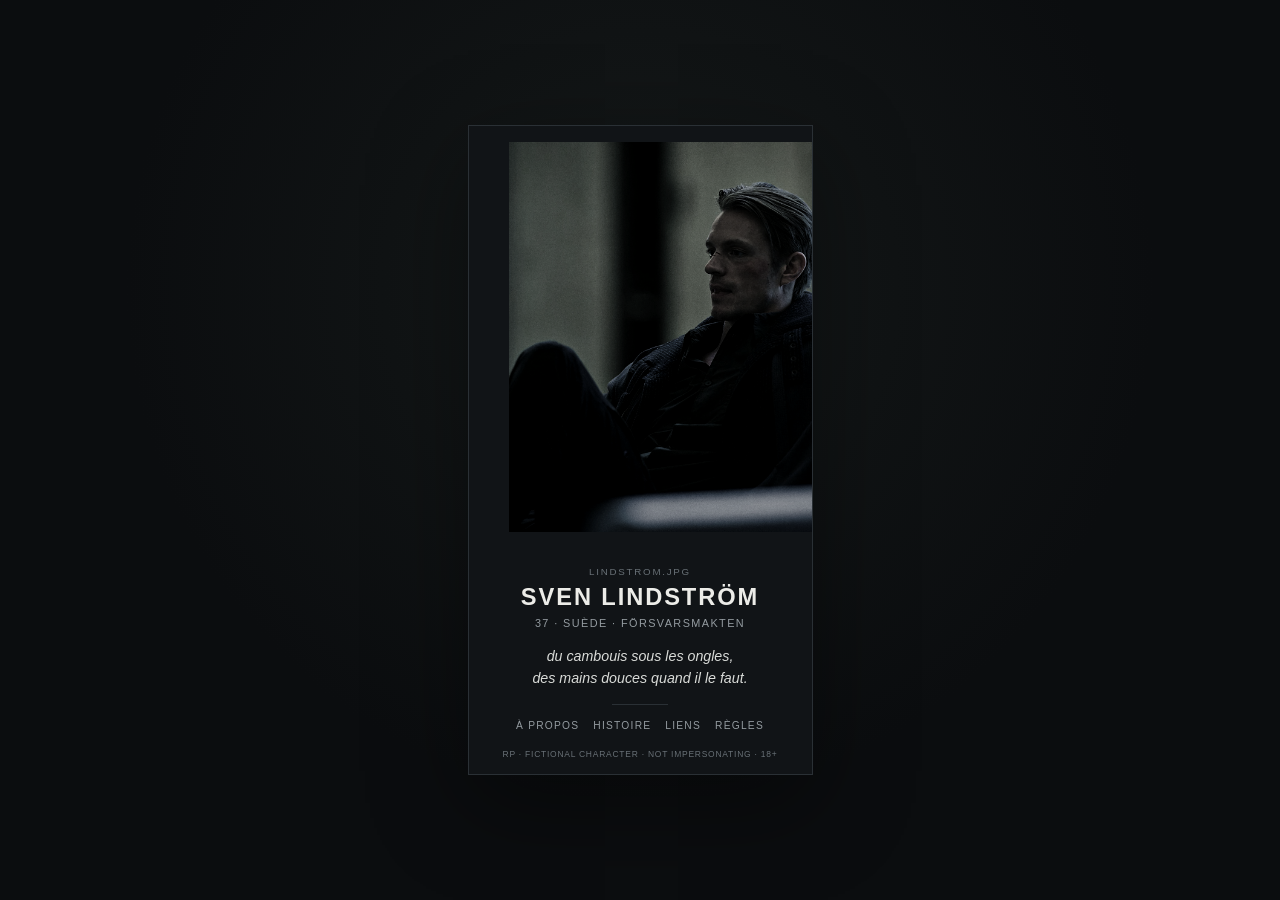
==== index.html @ 928eae89 "Add files via upload" ====
<!doctype html>
<html lang="fr">
<head><meta charset="utf-8">
<meta name="viewport" content="width=device-width,initial-scale=1">
<link rel="stylesheet" href="css/reset.css">
<link rel="stylesheet" href="css/variables.css">
<link rel="stylesheet" href="css/layout.css">
<link rel="stylesheet" href="css/components.css">
<link rel="stylesheet" href="css/pages.css"><title>Sven Lindström</title></head>
<body>
<div class="site-shell"><main class="card">
<figure class="hero"><img src="assets/images/home/portrait.jpeg" alt="Sven Lindström"></figure>
<section class="content">
<p class="eyebrow">lindstrom.jpg</p>
<h1 data-character-name>Sven Lindström</h1>
<p class="meta"><span data-character-age>37</span> · Suède · Försvarsmakten</p>
<p class="signature">du cambouis sous les ongles,<br>des mains douces quand il le faut.</p>
<div class="divider"></div>
<nav class="nav">
<a href="about.html">à propos</a>
<a href="story.html">histoire</a>
<a href="links.html">liens</a>
<a href="rules.html">règles</a>
</nav>
<p class="legal">RP · FICTIONAL CHARACTER · NOT IMPERSONATING · 18+</p>
</section>
</main></div>
<script src="js/main.js"></script>
<script src="js/navigation.js"></script>
</body>
</html>
---- css/variables.css ----
:root{
--bg:#0b0d0f;
--card:#111417;
--text:#ecece8;
--muted:#949ba0;
--faint:#687076;
--line:#2a3035;
--card-width:345px;
--shadow:0 28px 90px rgba(0,0,0,.42);
}
---- css/layout.css ----
html,body{min-height:100%}
body{
background:radial-gradient(circle at 50% 32%,#151919 0,#0b0d0f 58%);
color:var(--text);
font-family:-apple-system,BlinkMacSystemFont,"Segoe UI",Arial,sans-serif;
}
.site-shell{
min-height:100vh;
display:grid;
place-items:center;
padding:24px;
}
.card{
width:min(var(--card-width),92vw);
background:var(--card);
border:1px solid var(--line);
box-shadow:var(--shadow);
overflow:hidden;
}
@media(max-width:430px){
.site-shell{padding:14px;place-items:start center}
.card{margin-top:10px}
}
---- css/components.css ----
.hero{
width:100%;
aspect-ratio:4/4.55;
overflow:hidden;
background:#090b0d;
}
.hero img{
width:100%;
height:100%;
object-fit:cover;
object-position:center 28%;
filter:saturate(.5) contrast(1.05) brightness(.79);
}
.content,.detail{padding:18px 17px 15px}
.content{text-align:center}
.eyebrow{
margin:0 0 7px;
color:var(--faint);
font-size:.61rem;
letter-spacing:.18em;
text-transform:uppercase;
}
h1{margin:0 0 6px;font-size:1.48rem;font-weight:600;letter-spacing:.08em;text-transform:uppercase}
h2{margin:0;font-size:1.28rem;font-weight:600}
h3{margin:0 0 7px;font-size:.79rem;font-weight:600;letter-spacing:.07em;text-transform:uppercase}
.meta{margin:0;color:var(--muted);font-size:.68rem;letter-spacing:.13em;text-transform:uppercase}
.signature{margin:17px auto 15px;color:#d9dbd8;font-size:.89rem;line-height:1.5;font-style:italic}
.divider{width:56px;height:1px;background:var(--line);margin:0 auto 15px}
.nav{display:flex;justify-content:center;gap:14px;flex-wrap:wrap}
.nav a,.context-nav a,.back{
color:var(--muted);
text-decoration:none;
font-size:.64rem;
letter-spacing:.12em;
text-transform:uppercase;
}
.nav a:hover,.context-nav a:hover,.back:hover{color:var(--text)}
.legal{margin:18px 0 0;color:var(--faint);font-size:.53rem;letter-spacing:.09em}
.head{display:grid;grid-template-columns:26px 1fr;gap:8px;align-items:start;margin-bottom:14px}
.back{font-size:1rem;line-height:1}
.wide{margin:0 0 15px;border:1px solid var(--line);background:#090b0d;overflow:hidden}
.wide img{width:100%;height:auto;object-fit:contain;filter:saturate(.5) contrast(1.04) brightness(.82)}
.detail p{margin:0 0 14px;color:#cfd2cf;font-size:.79rem;line-height:1.6}
.facts{border-top:1px solid var(--line);margin-top:17px}
.fact{display:flex;justify-content:space-between;gap:14px;padding:9px 0;border-bottom:1px solid var(--line);font-size:.75rem}
.fact span:first-child{color:var(--faint);text-transform:uppercase;letter-spacing:.08em;font-size:.58rem}
.chapter{padding:15px 0;border-top:1px solid var(--line)}
.chapter:first-of-type{border-top:0;padding-top:0}
.context-nav{display:grid;grid-template-columns:1fr auto 1fr;align-items:center;gap:8px;margin-top:18px;padding-top:13px;border-top:1px solid var(--line)}
.context-nav .prev{text-align:left}.context-nav .home{text-align:center}.context-nav .next{text-align:right}
---- css/pages.css ----
.story-image{margin:14px 0 18px;border:1px solid var(--line);overflow:hidden;background:#090b0d}
.story-image img{width:100%;height:auto;object-fit:contain;filter:saturate(.48) contrast(1.05) brightness(.78)}
.quote{padding-left:12px;border-left:1px solid #56605f;font-style:italic}
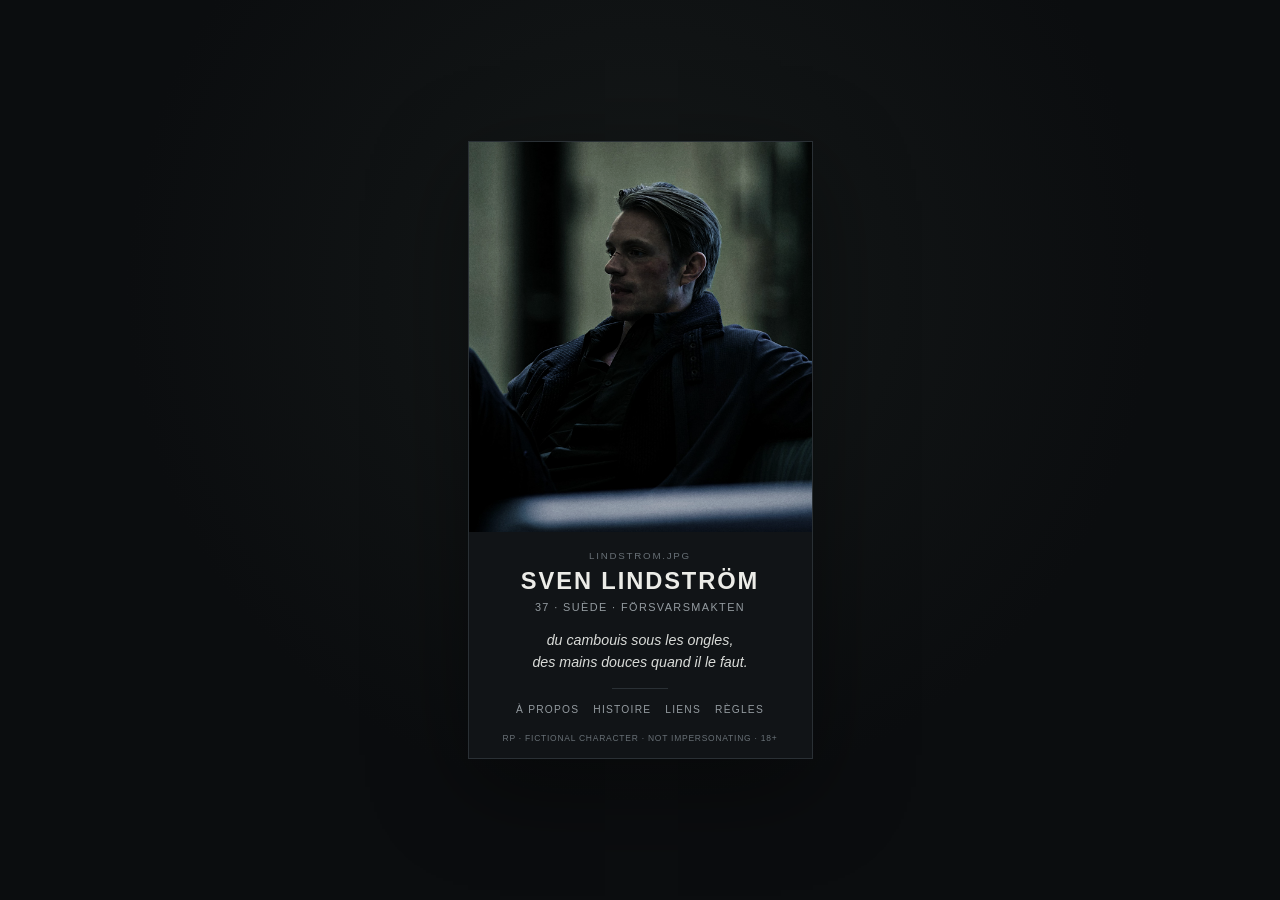
==== commit 553873fd: "Add files via upload" ====
--- a/index.html
+++ b/index.html
@@ -1,31 +1,334 @@
 <!doctype html>
 <html lang="fr">
-<head><meta charset="utf-8">
+<head>
+<meta charset="utf-8">
 <meta name="viewport" content="width=device-width,initial-scale=1">
-<link rel="stylesheet" href="css/reset.css">
-<link rel="stylesheet" href="css/variables.css">
-<link rel="stylesheet" href="css/layout.css">
-<link rel="stylesheet" href="css/components.css">
-<link rel="stylesheet" href="css/pages.css"><title>Sven Lindström</title></head>
+<title>Sven Lindström</title>
+<style>
+:root{
+  --bg:#0b0d0f;
+  --card:#111417;
+  --text:#ecece8;
+  --muted:#949ba0;
+  --faint:#687076;
+  --line:#2a3035;
+  --w:345px;
+}
+*{box-sizing:border-box}
+html,body{margin:0;padding:0;min-height:100%}
+body{
+  background:radial-gradient(circle at 50% 32%,#151919 0,#0b0d0f 58%);
+  color:var(--text);
+  font-family:-apple-system,BlinkMacSystemFont,"Segoe UI",Arial,sans-serif;
+}
+img{display:block;max-width:100%}
+.shell{
+  min-height:100vh;
+  display:grid;
+  place-items:center;
+  padding:24px;
+}
+.card{
+  width:min(var(--w),92vw);
+  margin:0 auto;
+  background:var(--card);
+  border:1px solid var(--line);
+  box-shadow:0 28px 90px rgba(0,0,0,.42);
+  overflow:hidden;
+}
+.page{display:none}
+.page.active{display:block}
+.hero{
+  width:100%;
+  aspect-ratio:4/4.55;
+  overflow:hidden;
+  background:#090b0d;
+  margin:0;
+}
+.hero img{
+  width:100%;
+  height:100%;
+  object-fit:cover;
+  object-position:62% center;
+  filter:brightness(.94) saturate(.9) contrast(1.02);
+}
+.content,.detail{padding:18px 17px 15px}
+.content{text-align:center}
+.eyebrow{
+  margin:0 0 7px;
+  color:var(--faint);
+  font-size:.61rem;
+  letter-spacing:.18em;
+  text-transform:uppercase;
+}
+h1{
+  margin:0 0 6px;
+  font-size:1.48rem;
+  font-weight:600;
+  letter-spacing:.08em;
+  text-transform:uppercase;
+}
+h2{margin:0;font-size:1.28rem;font-weight:600}
+h3{
+  margin:0 0 7px;
+  font-size:.79rem;
+  font-weight:600;
+  letter-spacing:.07em;
+  text-transform:uppercase;
+}
+.meta{
+  margin:0;
+  color:var(--muted);
+  font-size:.68rem;
+  letter-spacing:.13em;
+  text-transform:uppercase;
+}
+.signature{
+  margin:17px auto 15px;
+  color:#d9dbd8;
+  font-size:.89rem;
+  line-height:1.5;
+  font-style:italic;
+}
+.divider{width:56px;height:1px;background:var(--line);margin:0 auto 15px}
+.nav,.context{
+  display:flex;
+  justify-content:center;
+  gap:14px;
+  flex-wrap:wrap;
+}
+button{
+  border:0;
+  background:none;
+  padding:0;
+  color:var(--muted);
+  cursor:pointer;
+  font:inherit;
+  font-size:.64rem;
+  letter-spacing:.12em;
+  text-transform:uppercase;
+}
+button:hover{color:var(--text)}
+.legal{
+  margin:18px 0 0;
+  color:var(--faint);
+  font-size:.53rem;
+  letter-spacing:.09em;
+}
+.head{
+  display:grid;
+  grid-template-columns:26px 1fr;
+  gap:8px;
+  align-items:start;
+  margin-bottom:14px;
+}
+.back{font-size:1rem;line-height:1}
+.figure{
+  margin:0 0 15px;
+  border:1px solid var(--line);
+  background:#090b0d;
+  overflow:hidden;
+}
+.figure img{
+  width:100%;
+  height:auto;
+  object-fit:contain;
+  filter:brightness(.95) saturate(.92) contrast(1.01);
+}
+.detail p{
+  margin:0 0 14px;
+  color:#cfd2cf;
+  font-size:.79rem;
+  line-height:1.6;
+}
+.facts{border-top:1px solid var(--line);margin-top:17px}
+.fact{
+  display:flex;
+  justify-content:space-between;
+  gap:14px;
+  padding:9px 0;
+  border-bottom:1px solid var(--line);
+  font-size:.75rem;
+}
+.fact span:first-child{
+  color:var(--faint);
+  text-transform:uppercase;
+  letter-spacing:.08em;
+  font-size:.58rem;
+}
+.chapter{padding:15px 0;border-top:1px solid var(--line)}
+.chapter:first-of-type{border-top:0;padding-top:0}
+.context{
+  justify-content:space-between;
+  margin-top:18px;
+  padding-top:13px;
+  border-top:1px solid var(--line);
+}
+.quote{padding-left:12px;border-left:1px solid #56605f;font-style:italic}
+@media(max-width:430px){
+  .shell{padding:14px;place-items:start center}
+  .card{margin-top:10px}
+}
+</style>
+</head>
 <body>
-<div class="site-shell"><main class="card">
-<figure class="hero"><img src="assets/images/home/portrait.jpeg" alt="Sven Lindström"></figure>
-<section class="content">
-<p class="eyebrow">lindstrom.jpg</p>
-<h1 data-character-name>Sven Lindström</h1>
-<p class="meta"><span data-character-age>37</span> · Suède · Försvarsmakten</p>
-<p class="signature">du cambouis sous les ongles,<br>des mains douces quand il le faut.</p>
-<div class="divider"></div>
-<nav class="nav">
-<a href="about.html">à propos</a>
-<a href="story.html">histoire</a>
-<a href="links.html">liens</a>
-<a href="rules.html">règles</a>
-</nav>
-<p class="legal">RP · FICTIONAL CHARACTER · NOT IMPERSONATING · 18+</p>
-</section>
-</main></div>
-<script src="js/main.js"></script>
-<script src="js/navigation.js"></script>
+<div class="shell">
+<main class="card">
+
+<section class="page active" id="home">
+  <figure class="hero"><img src="portrait.jpeg" alt="Sven Lindström"></figure>
+  <div class="content">
+    <p class="eyebrow">lindstrom.jpg</p>
+    <h1>Sven Lindström</h1>
+    <p class="meta">37 · Suède · Försvarsmakten</p>
+    <p class="signature">du cambouis sous les ongles,<br>des mains douces quand il le faut.</p>
+    <div class="divider"></div>
+    <nav class="nav">
+      <button data-page="about">à propos</button>
+      <button data-page="story">histoire</button>
+      <button data-page="links">liens</button>
+      <button data-page="rules">règles</button>
+    </nav>
+    <p class="legal">RP · FICTIONAL CHARACTER · NOT IMPERSONATING · 18+</p>
+  </div>
+</section>
+
+<section class="page detail" id="about">
+  <div class="head">
+    <button class="back" data-page="home">←</button>
+    <div><p class="eyebrow">01 / à propos</p><h2>Sven</h2></div>
+  </div>
+  <figure class="figure"><img src="about.jpeg" alt=""></figure>
+  <p>Sven parle assez peu de lui-même. Il est pourtant rarement absent lorsqu'un proche a besoin de quelqu'un. Il écoute plus qu'il ne conseille, retient les détails et possède cette manière très simple de rendre service sans donner l'impression qu'on lui doit quoi que ce soit.</p>
+  <p>Hors service, sa vie est plutôt ordinaire. Il bricole, passe du temps dans son garage, cuisine plus souvent qu'il ne l'admet et finit régulièrement par donner un coup de main à quelqu'un du voisinage.</p>
+  <div class="facts">
+    <div class="fact"><span>âge</span><span>37 ans</span></div>
+    <div class="fact"><span>nationalité</span><span>suédoise</span></div>
+    <div class="fact"><span>résidence</span><span>région de Stockholm</span></div>
+    <div class="fact"><span>profession</span><span>militaire de carrière</span></div>
+    <div class="fact"><span>affectation</span><span>Livgardet · Kungsängen</span></div>
+    <div class="fact"><span>unité</span><span>13e bataillon de sécurité</span></div>
+    <div class="fact"><span>grade</span><span>fanjunkare</span></div>
+    <div class="fact"><span>activité</span><span>mécanique automobile</span></div>
+  </div>
+  <div class="context">
+    <button data-page="home">accueil</button>
+    <button data-page="story">histoire →</button>
+  </div>
+</section>
+
+<section class="page detail" id="story">
+  <div class="head">
+    <button class="back" data-page="home">←</button>
+    <div><p class="eyebrow">02 / histoire</p><h2>Quelques fragments.</h2></div>
+  </div>
+  <figure class="figure"><img src="story1.jpeg" alt=""></figure>
+
+  <article class="chapter">
+    <h3>I · Les premières années</h3>
+    <p>Sven a grandi en Suède dans une famille sans histoire particulière. Enfant, il pouvait passer des heures sur quelque chose qui l'intéressait et devenir parfaitement sourd au reste du monde.</p>
+    <p>Il n'avait pas dix ans lorsqu'il démonta une vieille radio simplement pour comprendre ce qu'il y avait dedans. Elle ne fonctionna plus jamais. Cela ne l'empêcha pas de recommencer avec tout ce qui lui tombait sous la main.</p>
+  </article>
+
+  <figure class="figure"><img src="story2.jpeg" alt=""></figure>
+  <article class="chapter">
+    <h3>II · Grandir</h3>
+    <p>À l'adolescence, les moteurs remplacèrent progressivement les radios. Sa première voiture ne valait presque rien, démarrait quand elle en avait envie et possédait une portière qu'il fallait claquer deux fois. Il l'adorait précisément pour toutes ces raisons.</p>
+  </article>
+
+  <figure class="figure"><img src="service.jpeg" alt=""></figure>
+  <article class="chapter">
+    <h3>III · L'uniforme</h3>
+    <p>L'armée n'était pas un rêve d'enfant. Sven s'est engagé jeune adulte parce qu'il cherchait quelque chose de concret : un cadre, des responsabilités et un métier où l'on comptait réellement les uns sur les autres.</p>
+    <p>Aujourd'hui fanjunkare, il sert au Livgardet, à Kungsängen, au sein du 13e bataillon de sécurité.</p>
+  </article>
+
+  <article class="chapter">
+    <h3>IV · Les retours</h3>
+    <p>Lorsqu'il rentre, Sven aime retrouver des choses parfaitement ordinaires. Une douche, quelque chose à manger, de la musique laissée en fond et une soirée pendant laquelle personne n'attend rien de lui.</p>
+  </article>
+
+  <figure class="figure"><img src="garage.jpeg" alt=""></figure>
+  <article class="chapter">
+    <h3>V · Le garage</h3>
+    <p>Le garage est l'endroit où il disparaît lorsqu'il a besoin de penser à autre chose. Les voisins ont fini par comprendre qu'ils pouvaient venir le chercher pour une batterie à plat, une roue à changer ou simplement un avis.</p>
+  </article>
+
+  <article class="chapter">
+    <h3>VI · Les autres</h3>
+    <p>Il demande rarement deux fois comment quelqu'un prend son café. Sven n'appelle pas cela prendre soin des autres. Pour lui, ce sont simplement des choses que l'on retient lorsque quelqu'un compte.</p>
+  </article>
+
+  <div class="context">
+    <button data-page="about">← à propos</button>
+    <button data-page="home">accueil</button>
+    <button data-page="links">liens →</button>
+  </div>
+</section>
+
+<section class="page detail" id="links">
+  <div class="head">
+    <button class="back" data-page="home">←</button>
+    <div><p class="eyebrow">03 / liens</p><h2>Les gens qui restent.</h2></div>
+  </div>
+  <p>Cette page est volontairement légère au lancement. Elle est destinée à évoluer avec les relations créées en RP.</p>
+  <div class="facts">
+    <div class="fact"><span>famille</span><span>à développer</span></div>
+    <div class="fact"><span>service</span><span>camarades proches</span></div>
+    <div class="fact"><span>voisinage</span><span>liens récurrents</span></div>
+    <div class="fact"><span>relations RP</span><span>à construire en jeu</span></div>
+  </div>
+  <p class="quote">Les liens ne seront pas décidés avant d'exister.</p>
+  <div class="context">
+    <button data-page="story">← histoire</button>
+    <button data-page="home">accueil</button>
+    <button data-page="rules">règles →</button>
+  </div>
+</section>
+
+<section class="page detail" id="rules">
+  <div class="head">
+    <button class="back" data-page="home">←</button>
+    <div><p class="eyebrow">04 / règles</p><h2>Avant de jouer.</h2></div>
+  </div>
+  <figure class="figure"><img src="rules.jpeg" alt=""></figure>
+  <h3>personnage</h3>
+  <p>Sven Lindström est un personnage entièrement fictif créé pour le jeu de rôle. Le face claim sert uniquement de support visuel. Aucune usurpation d'identité.</p>
+  <h3>écriture</h3>
+  <p>RP littéraire à la troisième personne. La longueur varie selon les scènes ; la cohérence et l'envie priment sur la quantité.</p>
+  <h3>jeu / hors-jeu</h3>
+  <p>Le personnage et la personne derrière le compte restent distincts. Les tensions ou relations vécues par les personnages restent dans le cadre du jeu.</p>
+  <h3>liens</h3>
+  <p>Les relations évoluent naturellement. Amitié, rivalité, famille ou romance : rien n'a besoin d'être prédéfini.</p>
+  <h3>rythme</h3>
+  <p>La vie réelle passe avant le RP. Aucun stress concernant les délais de réponse.</p>
+  <h3>contenu</h3>
+  <p>Des thèmes adultes peuvent être abordés. Compte réservé aux personnes majeures.</p>
+  <div class="context">
+    <button data-page="links">← liens</button>
+    <button data-page="home">accueil</button>
+  </div>
+</section>
+
+</main>
+</div>
+
+<script>
+const pages = document.querySelectorAll('.page');
+const buttons = document.querySelectorAll('[data-page]');
+
+function showPage(id){
+  pages.forEach(page => page.classList.toggle('active', page.id === id));
+  window.scrollTo({top:0,behavior:'instant'});
+  history.replaceState(null,'','#'+id);
+}
+
+buttons.forEach(btn => {
+  btn.addEventListener('click', () => showPage(btn.dataset.page));
+});
+
+const initial = location.hash.replace('#','');
+if([...pages].some(p => p.id === initial)) showPage(initial);
+</script>
 </body>
-</html>+</html>
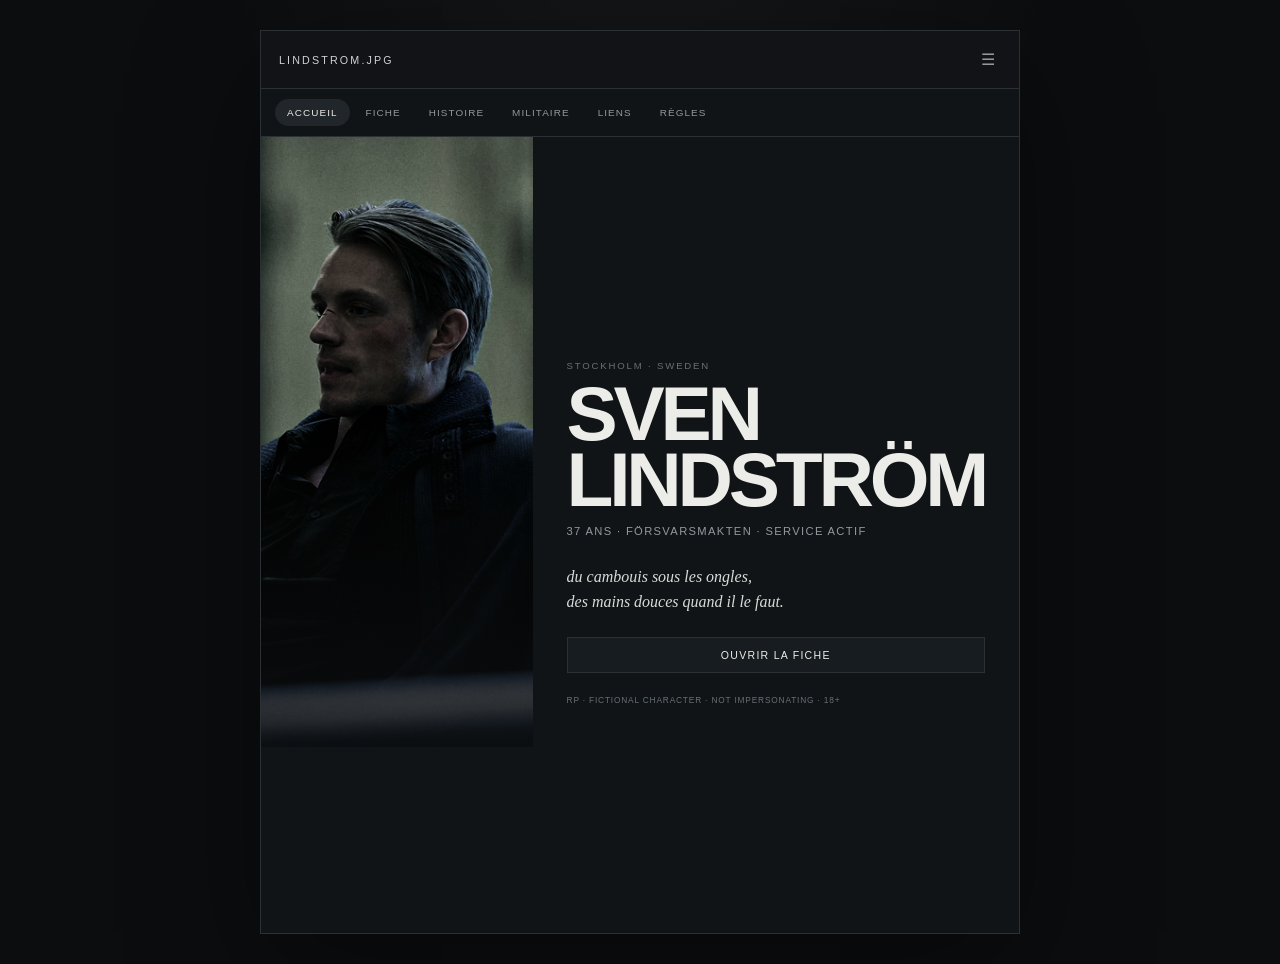
==== commit b1c8015d: "Add files via upload" ====
--- a/index.html
+++ b/index.html
@@ -1,334 +1,271 @@
 <!doctype html>
 <html lang="fr">
 <head>
-<meta charset="utf-8">
-<meta name="viewport" content="width=device-width,initial-scale=1">
-<title>Sven Lindström</title>
-<style>
-:root{
-  --bg:#0b0d0f;
-  --card:#111417;
-  --text:#ecece8;
-  --muted:#949ba0;
-  --faint:#687076;
-  --line:#2a3035;
-  --w:345px;
-}
-*{box-sizing:border-box}
-html,body{margin:0;padding:0;min-height:100%}
-body{
-  background:radial-gradient(circle at 50% 32%,#151919 0,#0b0d0f 58%);
-  color:var(--text);
-  font-family:-apple-system,BlinkMacSystemFont,"Segoe UI",Arial,sans-serif;
-}
-img{display:block;max-width:100%}
-.shell{
-  min-height:100vh;
-  display:grid;
-  place-items:center;
-  padding:24px;
-}
-.card{
-  width:min(var(--w),92vw);
-  margin:0 auto;
-  background:var(--card);
-  border:1px solid var(--line);
-  box-shadow:0 28px 90px rgba(0,0,0,.42);
-  overflow:hidden;
-}
-.page{display:none}
-.page.active{display:block}
-.hero{
-  width:100%;
-  aspect-ratio:4/4.55;
-  overflow:hidden;
-  background:#090b0d;
-  margin:0;
-}
-.hero img{
-  width:100%;
-  height:100%;
-  object-fit:cover;
-  object-position:62% center;
-  filter:brightness(.94) saturate(.9) contrast(1.02);
-}
-.content,.detail{padding:18px 17px 15px}
-.content{text-align:center}
-.eyebrow{
-  margin:0 0 7px;
-  color:var(--faint);
-  font-size:.61rem;
-  letter-spacing:.18em;
-  text-transform:uppercase;
-}
-h1{
-  margin:0 0 6px;
-  font-size:1.48rem;
-  font-weight:600;
-  letter-spacing:.08em;
-  text-transform:uppercase;
-}
-h2{margin:0;font-size:1.28rem;font-weight:600}
-h3{
-  margin:0 0 7px;
-  font-size:.79rem;
-  font-weight:600;
-  letter-spacing:.07em;
-  text-transform:uppercase;
-}
-.meta{
-  margin:0;
-  color:var(--muted);
-  font-size:.68rem;
-  letter-spacing:.13em;
-  text-transform:uppercase;
-}
-.signature{
-  margin:17px auto 15px;
-  color:#d9dbd8;
-  font-size:.89rem;
-  line-height:1.5;
-  font-style:italic;
-}
-.divider{width:56px;height:1px;background:var(--line);margin:0 auto 15px}
-.nav,.context{
-  display:flex;
-  justify-content:center;
-  gap:14px;
-  flex-wrap:wrap;
-}
-button{
-  border:0;
-  background:none;
-  padding:0;
-  color:var(--muted);
-  cursor:pointer;
-  font:inherit;
-  font-size:.64rem;
-  letter-spacing:.12em;
-  text-transform:uppercase;
-}
-button:hover{color:var(--text)}
-.legal{
-  margin:18px 0 0;
-  color:var(--faint);
-  font-size:.53rem;
-  letter-spacing:.09em;
-}
-.head{
-  display:grid;
-  grid-template-columns:26px 1fr;
-  gap:8px;
-  align-items:start;
-  margin-bottom:14px;
-}
-.back{font-size:1rem;line-height:1}
-.figure{
-  margin:0 0 15px;
-  border:1px solid var(--line);
-  background:#090b0d;
-  overflow:hidden;
-}
-.figure img{
-  width:100%;
-  height:auto;
-  object-fit:contain;
-  filter:brightness(.95) saturate(.92) contrast(1.01);
-}
-.detail p{
-  margin:0 0 14px;
-  color:#cfd2cf;
-  font-size:.79rem;
-  line-height:1.6;
-}
-.facts{border-top:1px solid var(--line);margin-top:17px}
-.fact{
-  display:flex;
-  justify-content:space-between;
-  gap:14px;
-  padding:9px 0;
-  border-bottom:1px solid var(--line);
-  font-size:.75rem;
-}
-.fact span:first-child{
-  color:var(--faint);
-  text-transform:uppercase;
-  letter-spacing:.08em;
-  font-size:.58rem;
-}
-.chapter{padding:15px 0;border-top:1px solid var(--line)}
-.chapter:first-of-type{border-top:0;padding-top:0}
-.context{
-  justify-content:space-between;
-  margin-top:18px;
-  padding-top:13px;
-  border-top:1px solid var(--line);
-}
-.quote{padding-left:12px;border-left:1px solid #56605f;font-style:italic}
-@media(max-width:430px){
-  .shell{padding:14px;place-items:start center}
-  .card{margin-top:10px}
-}
-</style>
+  <meta charset="utf-8">
+  <meta name="viewport" content="width=device-width,initial-scale=1,viewport-fit=cover">
+  <meta name="theme-color" content="#0b0d0f">
+  <title>Sven Lindström</title>
+  <link rel="stylesheet" href="style.css">
 </head>
 <body>
-<div class="shell">
-<main class="card">
-
-<section class="page active" id="home">
-  <figure class="hero"><img src="portrait.jpeg" alt="Sven Lindström"></figure>
-  <div class="content">
-    <p class="eyebrow">lindstrom.jpg</p>
-    <h1>Sven Lindström</h1>
-    <p class="meta">37 · Suède · Försvarsmakten</p>
-    <p class="signature">du cambouis sous les ongles,<br>des mains douces quand il le faut.</p>
-    <div class="divider"></div>
-    <nav class="nav">
-      <button data-page="about">à propos</button>
-      <button data-page="story">histoire</button>
-      <button data-page="links">liens</button>
-      <button data-page="rules">règles</button>
-    </nav>
-    <p class="legal">RP · FICTIONAL CHARACTER · NOT IMPERSONATING · 18+</p>
+
+<div class="app">
+  <header class="topbar">
+    <div class="brand">LINDSTROM.JPG</div>
+    <button class="menu-btn" aria-label="Ouvrir le menu" aria-expanded="false">☰</button>
+  </header>
+
+  <nav class="tabs" aria-label="Navigation">
+    <button class="tab active" data-open="home">accueil</button>
+    <button class="tab" data-open="profile">fiche</button>
+    <button class="tab" data-open="story">histoire</button>
+    <button class="tab" data-open="military">militaire</button>
+    <button class="tab" data-open="links">liens</button>
+    <button class="tab" data-open="rules">règles</button>
+  </nav>
+
+  <main class="viewport">
+
+    <section class="page active" data-page="home">
+      <article class="hero-card">
+        <figure class="hero-image">
+          <img src="[data-uri]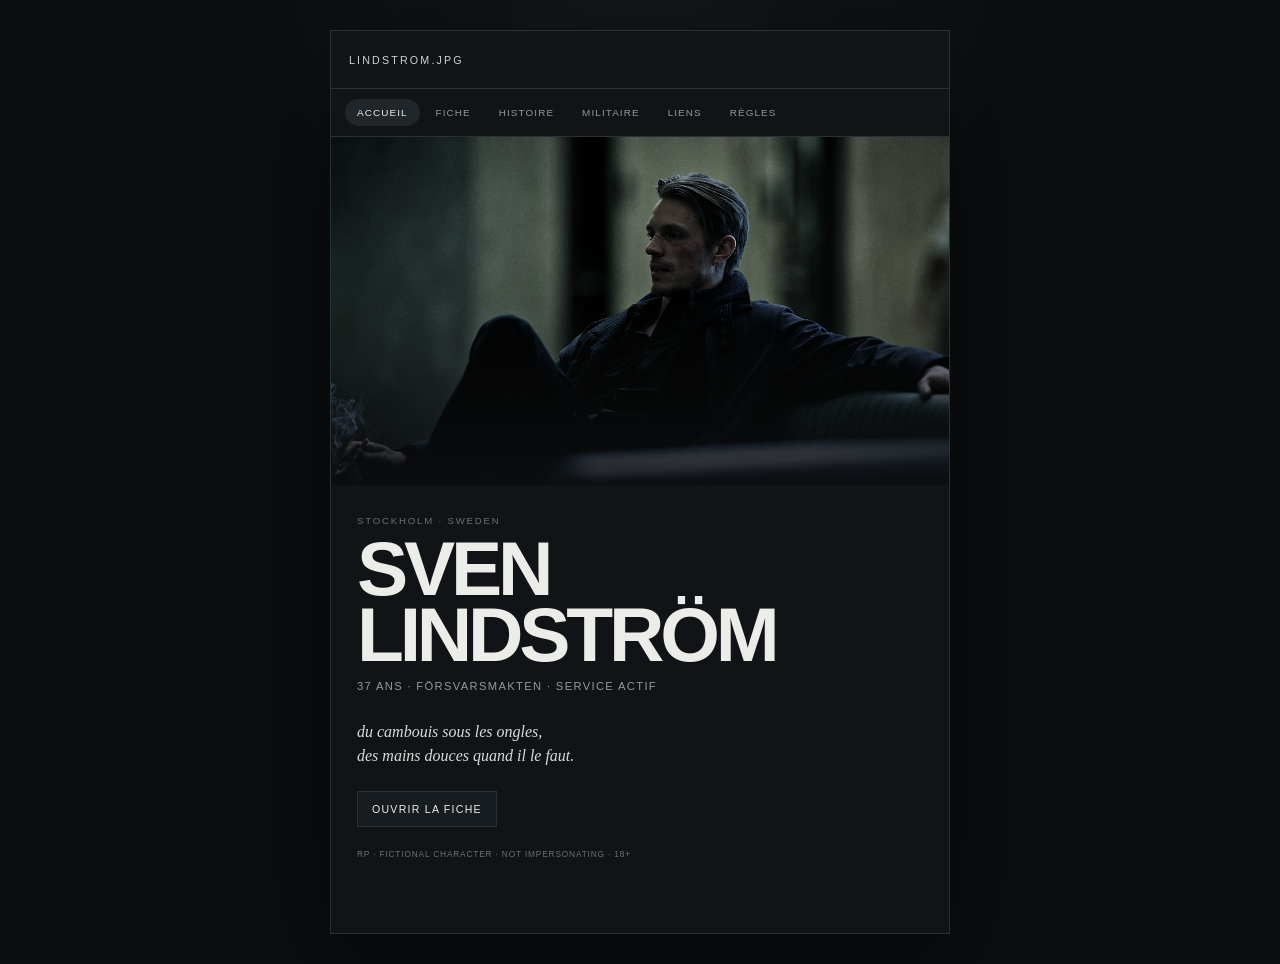
==== commit f52f6799: "Add files via upload" ====
--- a/index.html
+++ b/index.html
@@ -12,8 +12,7 @@
 <div class="app">
   <header class="topbar">
     <div class="brand">LINDSTROM.JPG</div>
-    <button class="menu-btn" aria-label="Ouvrir le menu" aria-expanded="false">☰</button>
-  </header>
+</header>
 
   <nav class="tabs" aria-label="Navigation">
     <button class="tab active" data-open="home">accueil</button>
@@ -255,17 +254,7 @@
     </section>
 
   </main>
-
-  <div class="mobile-menu" hidden>
-    <button data-open="home">accueil</button>
-    <button data-open="profile">fiche</button>
-    <button data-open="story">histoire</button>
-    <button data-open="military">militaire</button>
-    <button data-open="links">liens</button>
-    <button data-open="rules">règles</button>
-  </div>
 </div>
-
 <script src="script.js"></script>
 </body>
 </html>
--- a/style.css
+++ b/style.css
@@ -48,13 +48,7 @@
   letter-spacing:.2em;
   color:#cfd2d0;
 }
-.menu-btn{
-  border:0;
-  background:none;
-  color:var(--muted);
-  cursor:pointer;
-  font-size:1rem;
-}
+
 .tabs{
   position:sticky;
   top:58px;
@@ -274,32 +268,12 @@
   grid-template-columns:1fr auto 1fr;
 }
 .page-nav button,
-.mobile-menu button{
-  border:0;
-  background:none;
-  color:var(--muted);
-  font-size:.62rem;
-  letter-spacing:.11em;
-  text-transform:uppercase;
-  cursor:pointer;
-}
+
 .page-nav.three button:first-child{text-align:left}
 .page-nav.three button:last-child{text-align:right}
-.mobile-menu{
-  position:fixed;
-  inset:58px 0 auto;
-  z-index:50;
-  width:min(var(--max),100%);
-  margin:0 auto;
-  padding:18px;
-  background:#111417;
-  border-bottom:1px solid var(--line);
-}
-.mobile-menu:not([hidden]){
-  display:grid;
-  gap:14px;
-}
-.mobile-menu button{text-align:left;padding:5px 0}
+
+
+
 @keyframes fade{
   from{opacity:0;transform:translateY(3px)}
   to{opacity:1;transform:translateY(0)}
@@ -307,29 +281,25 @@
 @media(min-width:700px){
   body{padding:30px 0}
   .app{
+    width:min(620px,92vw);
     min-height:auto;
     border:1px solid var(--line);
     box-shadow:0 40px 120px rgba(0,0,0,.4);
   }
   .topbar{position:relative;top:auto}
   .tabs{position:relative;top:auto}
-  .hero-card{
-    display:grid;
-    grid-template-columns:1.1fr .9fr;
-    min-height:610px;
-  }
+  .hero-card{min-height:auto}
   .hero-image{
     height:auto;
-    min-height:610px;
+    min-height:0;
     max-height:none;
+    aspect-ratio:16/9;
   }
   .hero-copy{
-    display:flex;
-    flex-direction:column;
-    justify-content:flex-end;
-    padding:42px 34px;
+    padding:30px 26px 34px;
+    text-align:left;
   }
-  .section-head{padding:36px 34px 24px}
-  .body-copy{padding:28px 34px 36px}
-  .page-nav{padding:18px 34px 26px}
-}
+  .section-head{padding:30px 26px 20px}
+  .body-copy{padding:24px 26px 30px}
+  .page-nav{padding:16px 26px 24px}
+}
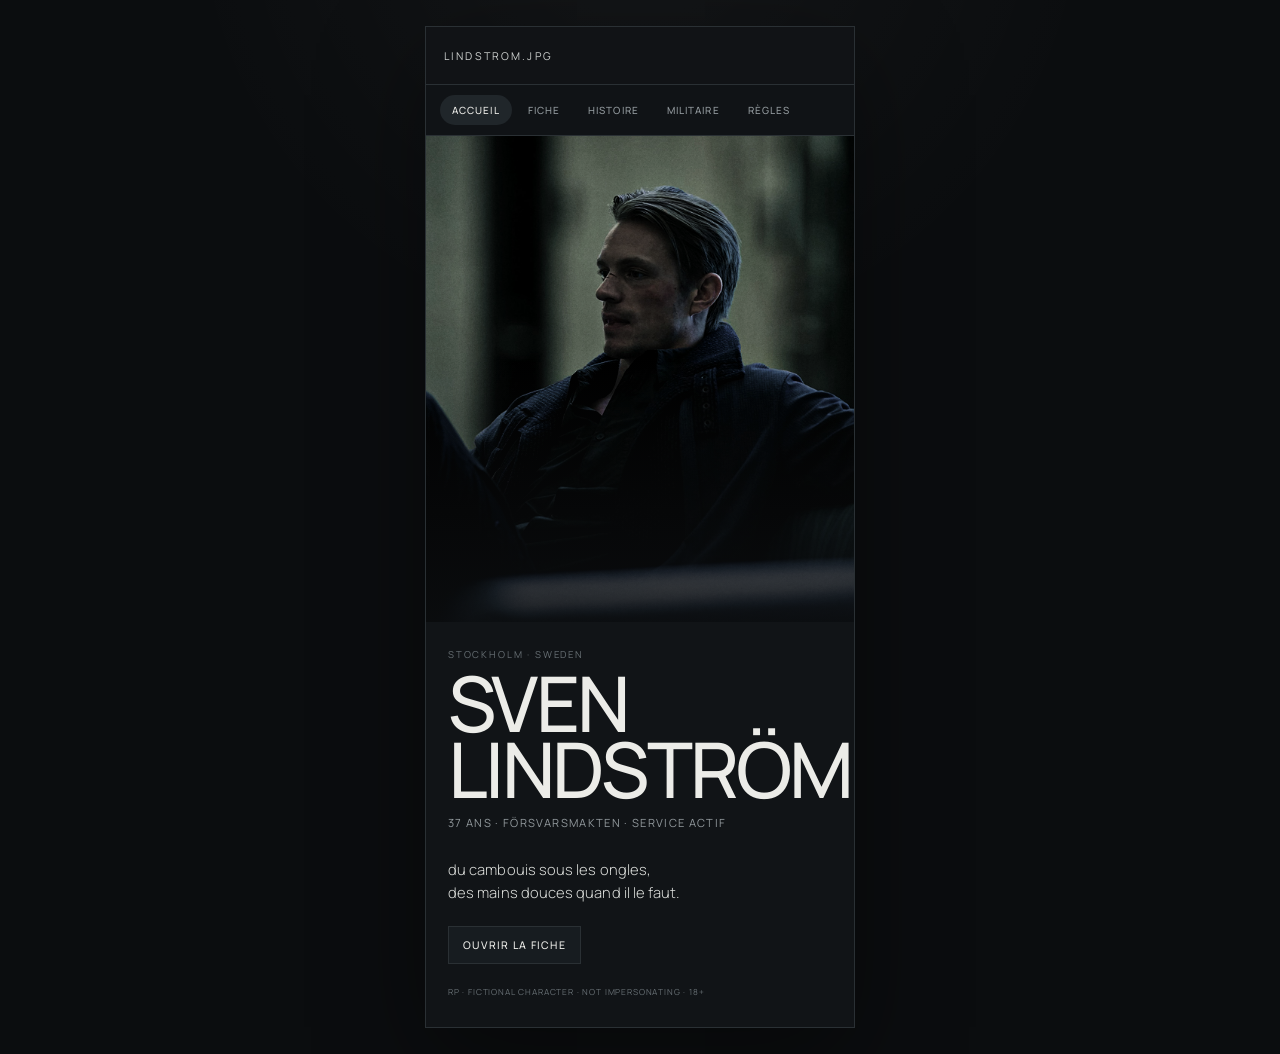
==== commit 825fa280: "Add files via upload" ====
--- a/index.html
+++ b/index.html
@@ -5,6 +5,9 @@
   <meta name="viewport" content="width=device-width,initial-scale=1,viewport-fit=cover">
   <meta name="theme-color" content="#0b0d0f">
   <title>Sven Lindström</title>
+  <link rel="preconnect" href="https://fonts.googleapis.com">
+  <link rel="preconnect" href="https://fonts.gstatic.com" crossorigin>
+  <link href="https://fonts.googleapis.com/css2?family=Manrope:wght@300;400;500;600&display=swap" rel="stylesheet">
   <link rel="stylesheet" href="style.css">
 </head>
 <body>
@@ -19,7 +22,6 @@
     <button class="tab" data-open="profile">fiche</button>
     <button class="tab" data-open="story">histoire</button>
     <button class="tab" data-open="military">militaire</button>
-    <button class="tab" data-open="links">liens</button>
     <button class="tab" data-open="rules">règles</button>
   </nav>
 
@@ -166,46 +168,6 @@
       <div class="page-nav three">
         <button data-open="story">← histoire</button>
         <button data-open="home">accueil</button>
-        <button data-open="links">liens →</button>
-      </div>
-    </section>
-
-    <section class="page" data-page="links" hidden>
-      <div class="section-head">
-        <p class="eyebrow">04 / LIENS</p>
-        <h2>Les gens qui restent.</h2>
-      </div>
-
-      <div class="body-copy">
-        <p>Cette partie est volontairement ouverte. Elle est destinée à évoluer avec les relations créées en RP.</p>
-
-        <div class="link-cards">
-          <article>
-            <span>famille</span>
-            <strong>à développer</strong>
-            <p>Quelques liens anciens, pas toujours simples, mais profondément ancrés.</p>
-          </article>
-          <article>
-            <span>service</span>
-            <strong>camarades proches</strong>
-            <p>Des personnes qu'il pourrait appeler au milieu de la nuit sans avoir besoin d'expliquer pourquoi.</p>
-          </article>
-          <article>
-            <span>voisinage</span>
-            <strong>habitudes prises</strong>
-            <p>Ceux qui savent qu'une lumière dans le garage signifie souvent qu'il est encore réveillé.</p>
-          </article>
-          <article>
-            <span>RP</span>
-            <strong>à construire en jeu</strong>
-            <p>Rien n'est décidé avant d'exister.</p>
-          </article>
-        </div>
-      </div>
-
-      <div class="page-nav three">
-        <button data-open="military">← militaire</button>
-        <button data-open="home">accueil</button>
         <button data-open="rules">règles →</button>
       </div>
     </section>
@@ -248,7 +210,7 @@
       </div>
 
       <div class="page-nav">
-        <button data-open="links">← liens</button>
+        <button data-open="military">← militaire</button>
         <button data-open="home">accueil</button>
       </div>
     </section>
--- a/style.css
+++ b/style.css
@@ -7,7 +7,7 @@
   --muted:#92999d;
   --faint:#687075;
   --line:#2a3034;
-  --max:760px;
+  --max:430px;
 }
 *{box-sizing:border-box}
 html{background:var(--bg);scroll-behavior:smooth}
@@ -18,7 +18,7 @@
   background:
     radial-gradient(circle at 50% -10%,rgba(255,255,255,.04),transparent 35%),
     var(--bg);
-  font-family:-apple-system,BlinkMacSystemFont,"Segoe UI",Arial,sans-serif;
+  font-family:"Manrope","Avenir Next","Helvetica Neue",Arial,sans-serif;
 }
 button{font:inherit}
 img{display:block;width:100%}
@@ -142,8 +142,9 @@
 .signature{
   margin:28px 0 22px;
   color:#d9dbd8;
-  font-family:Georgia,serif;
-  font-style:italic;
+  font-family:"Manrope","Avenir Next","Helvetica Neue",Arial,sans-serif;
+  font-style:normal;
+  font-weight:300;
   font-size:1rem;
   line-height:1.55;
 }
@@ -179,8 +180,8 @@
 .body-copy p{
   margin:0 0 16px;
   color:#cfd2d0;
-  font-family:Georgia,serif;
-  font-size:.93rem;
+  font-family:"Manrope","Avenir Next","Helvetica Neue",Arial,sans-serif;
+  font-size:.89rem;
   line-height:1.72;
 }
 .facts-grid{
@@ -278,28 +279,79 @@
   from{opacity:0;transform:translateY(3px)}
   to{opacity:1;transform:translateY(0)}
 }
-@media(min-width:700px){
-  body{padding:30px 0}
+
+/* Le mobile est la référence visuelle, y compris sur ordinateur. */
+.app{
+  width:min(var(--max),100%);
+}
+h1{
+  font-weight:500;
+  letter-spacing:-.035em;
+}
+h2{
+  font-weight:500;
+  letter-spacing:-.025em;
+}
+h3{
+  font-weight:500;
+  letter-spacing:.045em;
+}
+.hero-copy,
+.section-head,
+.body-copy,
+.page-nav{
+  width:100%;
+}
+.body-copy p{
+  font-weight:300;
+  letter-spacing:.005em;
+}
+.signature{
+  font-size:.92rem;
+  letter-spacing:.005em;
+}
+.tab,
+.page-nav button,
+.cta{
+  font-weight:500;
+}
+@media(min-width:431px){
+  body{
+    padding:26px 0;
+  }
   .app{
-    width:min(620px,92vw);
+    width:430px;
     min-height:auto;
     border:1px solid var(--line);
-    box-shadow:0 40px 120px rgba(0,0,0,.4);
-  }
-  .topbar{position:relative;top:auto}
-  .tabs{position:relative;top:auto}
-  .hero-card{min-height:auto}
+    box-shadow:0 34px 100px rgba(0,0,0,.38);
+  }
+  .topbar{
+    position:sticky;
+    top:0;
+  }
+  .tabs{
+    position:sticky;
+    top:58px;
+  }
+  .hero-card{
+    min-height:calc(100vh - 104px);
+  }
   .hero-image{
-    height:auto;
-    min-height:0;
-    max-height:none;
-    aspect-ratio:16/9;
+    height:54vh;
+    min-height:360px;
+    max-height:520px;
+    aspect-ratio:auto;
   }
   .hero-copy{
-    padding:30px 26px 34px;
-    text-align:left;
-  }
-  .section-head{padding:30px 26px 20px}
-  .body-copy{padding:24px 26px 30px}
-  .page-nav{padding:16px 26px 24px}
-}+    padding:26px 22px 30px;
+  }
+  .section-head{
+    padding:28px 20px 18px;
+  }
+  .body-copy{
+    padding:22px 20px 26px;
+  }
+  .page-nav{
+    padding:16px 20px 22px;
+  }
+}
